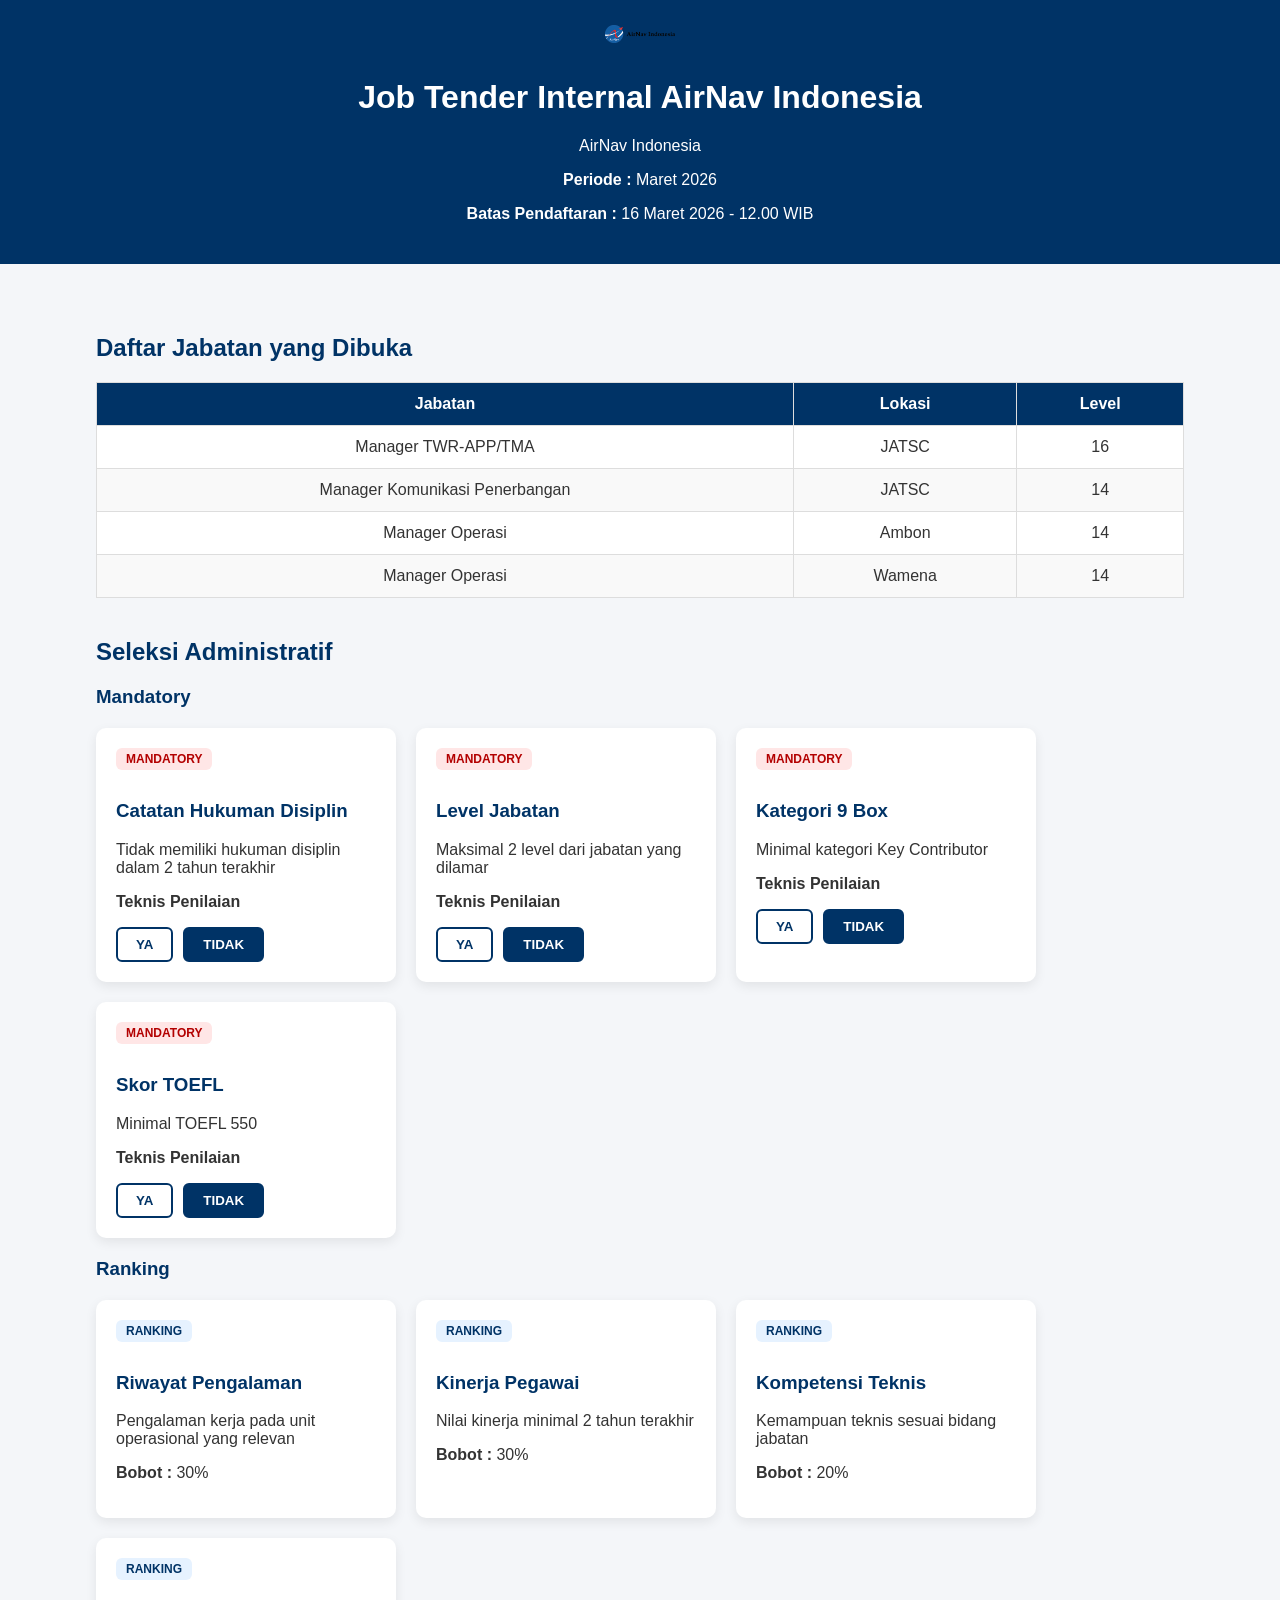
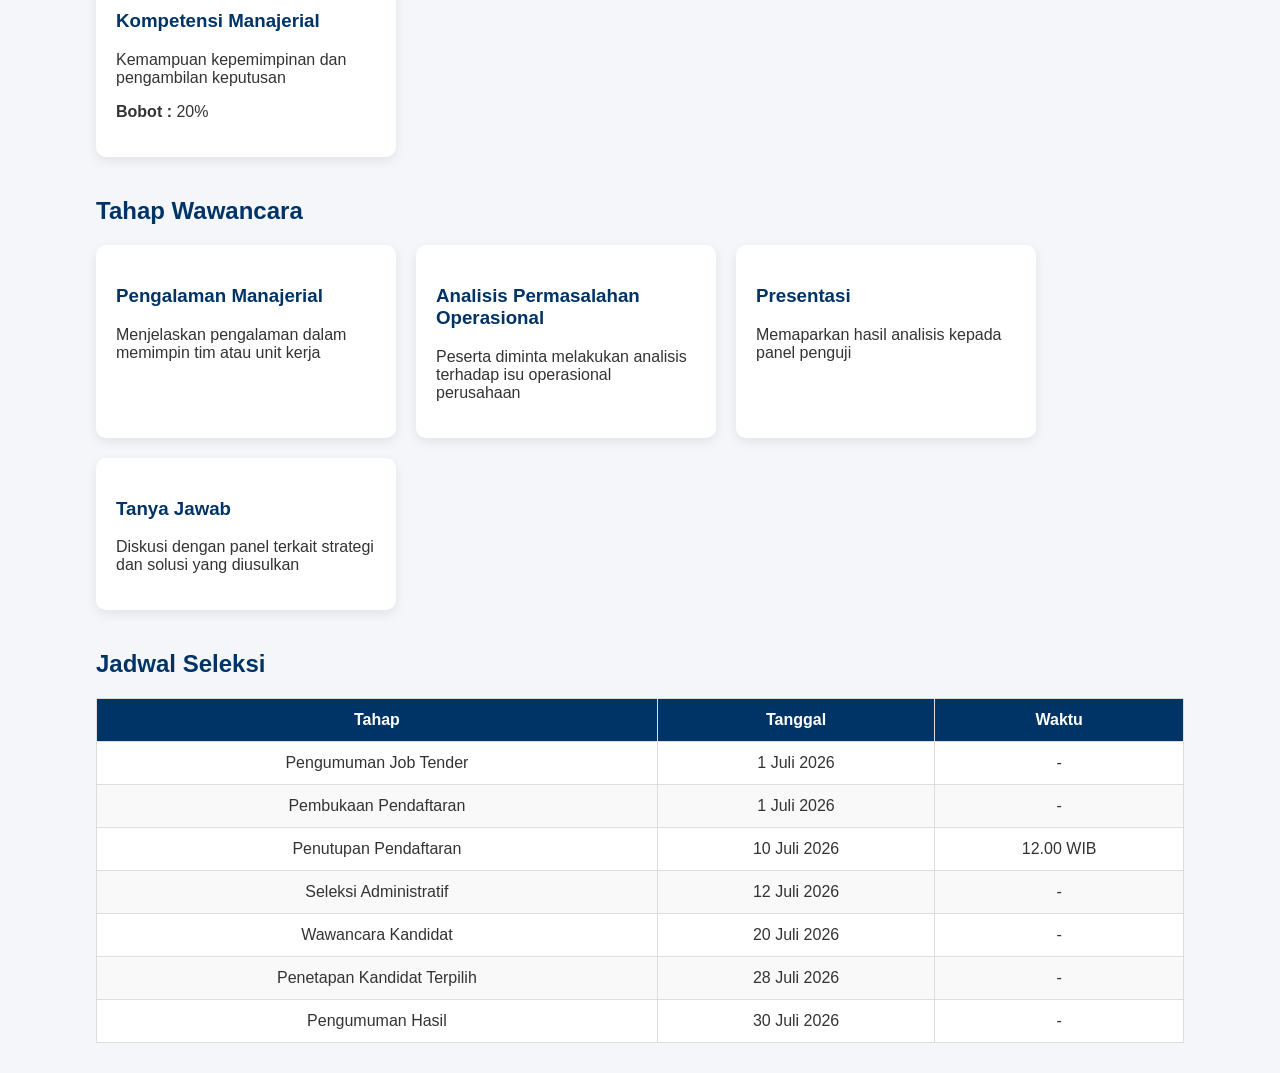
==== tender.html @ 661db47e "testing" ====
<!DOCTYPE html>
<html>

<head>

<title>Spesifikasi Job Tender</title>

<link rel="stylesheet" href="css/style.css">

<meta name="viewport" content="width=device-width, initial-scale=1">

</head>

<body>

<header>

<img src="images/logo.png" class="logo">

<h1 id="judulTender">Job Tender Internal</h1>

<p>AirNav Indonesia</p>

<p><b>Periode :</b> <span id="periodeTender"></span></p>

<p><b>Batas Pendaftaran :</b> <span id="batasTender"></span></p>

</header>

<div class="container">

<h2>Daftar Jabatan yang Dibuka</h2>

<table>

<thead>

<tr>
<th>Jabatan</th>
<th>Lokasi</th>
<th>Level</th>
</tr>

</thead>

<tbody id="jabatanTable"></tbody>

</table>

<h2>Seleksi Administratif</h2>

<h3>Mandatory</h3>

<div id="mandatory" class="card-container"></div>

<h3>Ranking</h3>

<div id="ranking" class="card-container"></div>

<h2>Tahap Wawancara</h2>

<div id="wawancara" class="card-container"></div>

<h2>Jadwal Seleksi</h2>

<table>

<thead>

<tr>
<th>Tahap</th>
<th>Tanggal</th>
<th>Waktu</th>
</tr>

</thead>

<tbody id="jadwalTable"></tbody>

</table>

</div>

<script src="js/script.js"></script>

</body>

</html>
---- css/style.css ----
body{

font-family: Arial, Helvetica, sans-serif;
background:#f4f6f9;
margin:0;
color:#333;

}

header{

background:#003366;
color:white;
padding:25px;
text-align:center;

}

.logo{

width:70px;
margin-bottom:10px;

}

.container{

width:85%;
margin:auto;
padding:30px;

}

h2{

margin-top:40px;
color:#003366;

}

h3{

margin-top:20px;
color:#003366;

}

/* table */

table{

width:100%;
border-collapse:collapse;
margin-top:20px;
background:white;

}

th, td{

border:1px solid #ddd;
padding:12px;
text-align:center;

}

th{

background:#003366;
color:white;

}

tr:nth-child(even){

background:#f9f9f9;

}

/* cards */

.card-container{

display:flex;
flex-wrap:wrap;
gap:20px;
margin-top:20px;

}

.card{

background:white;
padding:20px;
border-radius:10px;
box-shadow:0 4px 12px rgba(0,0,0,0.08);
width:260px;
transition:0.2s;

}

.card:hover{

transform:translateY(-5px);

}

.badge{

display:inline-block;
padding:4px 10px;
border-radius:6px;
font-size:12px;
margin-bottom:10px;
font-weight:bold;

}

.mandatory{

background:#ffe6e6;
color:#b30000;

}

.ranking{

background:#e6f2ff;
color:#003366;

}

/* toggle */

.toggle-group{

display:flex;
gap:10px;
margin-top:10px;

}

.toggle-btn{

padding:8px 18px;
border:2px solid #003366;
border-radius:6px;
cursor:pointer;
background:white;
color:#003366;
font-weight:bold;
transition:0.2s;

}

.toggle-btn:hover{

background:#e6f0ff;

}

.toggle-btn.active{

background:#003366;
color:white;

}

/* mobile */

@media (max-width:768px){

.container{

width:95%;

}

.card{

width:100%;

}

}
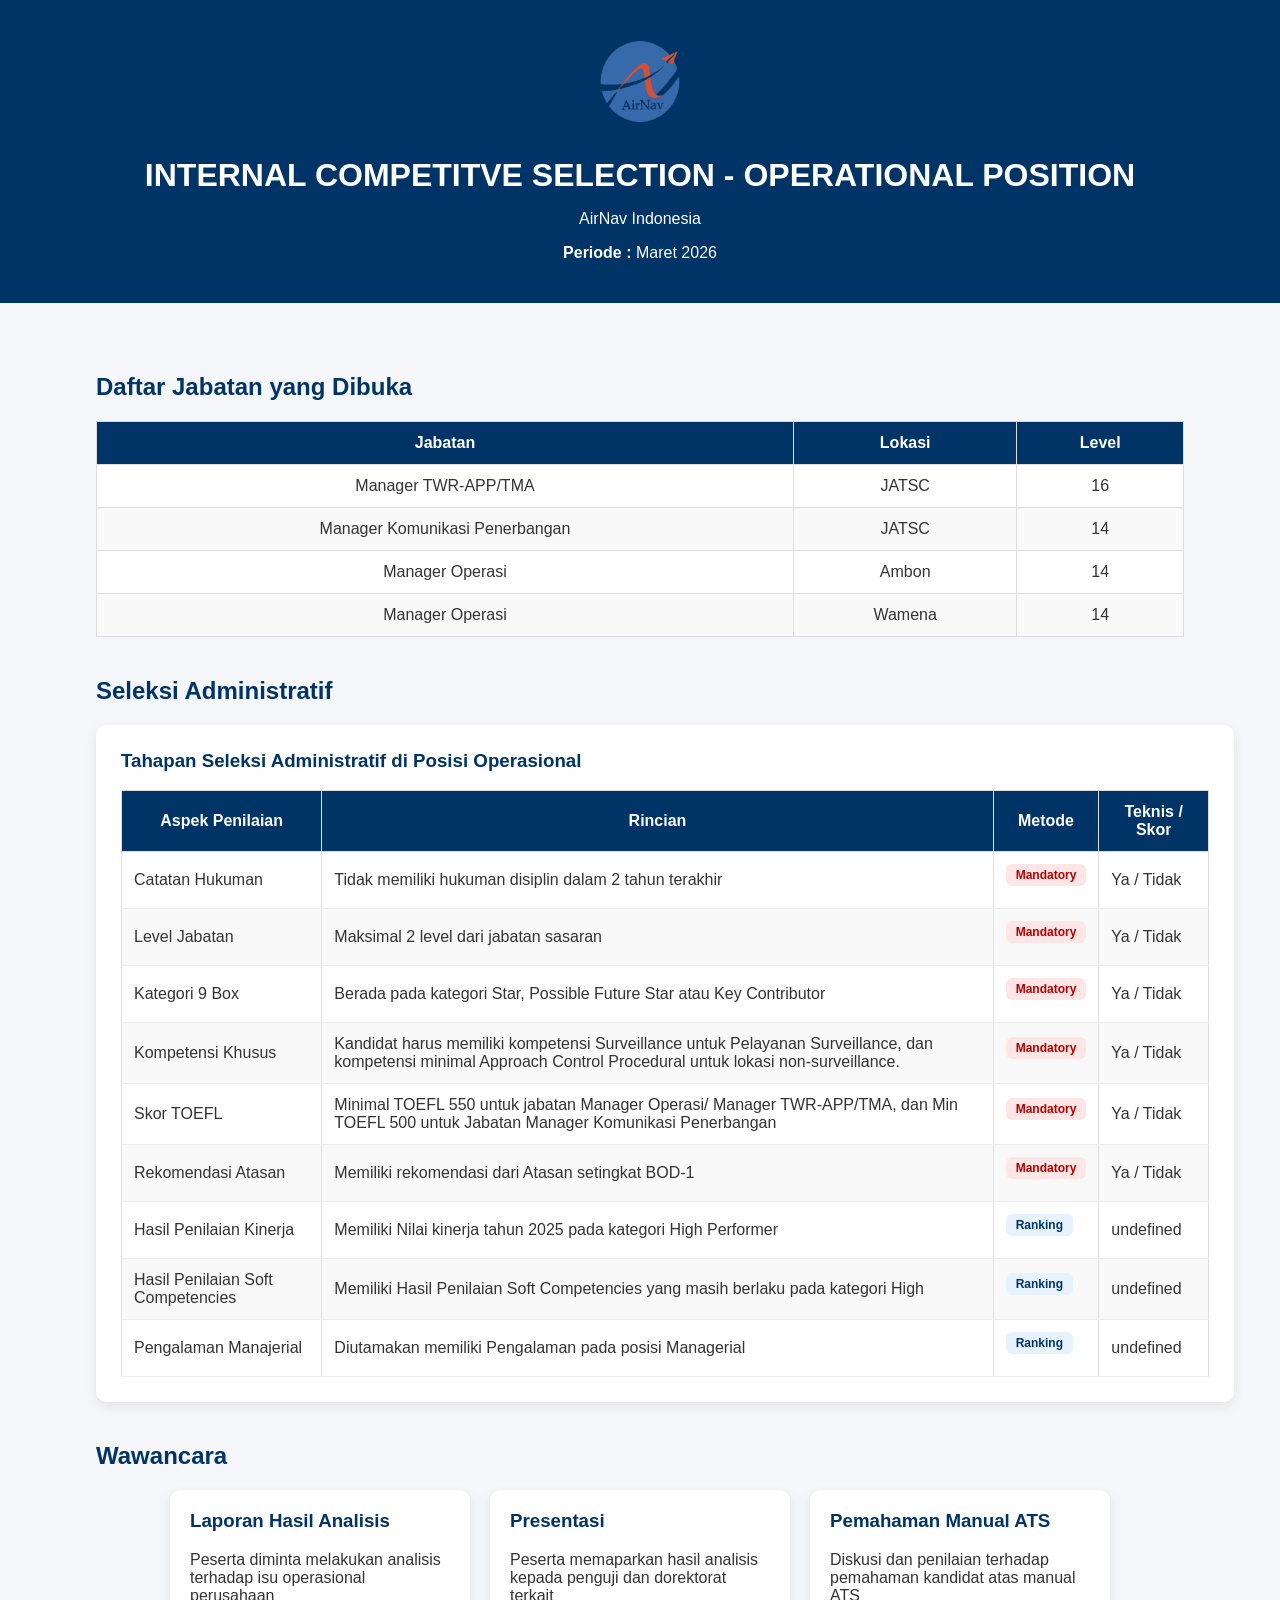
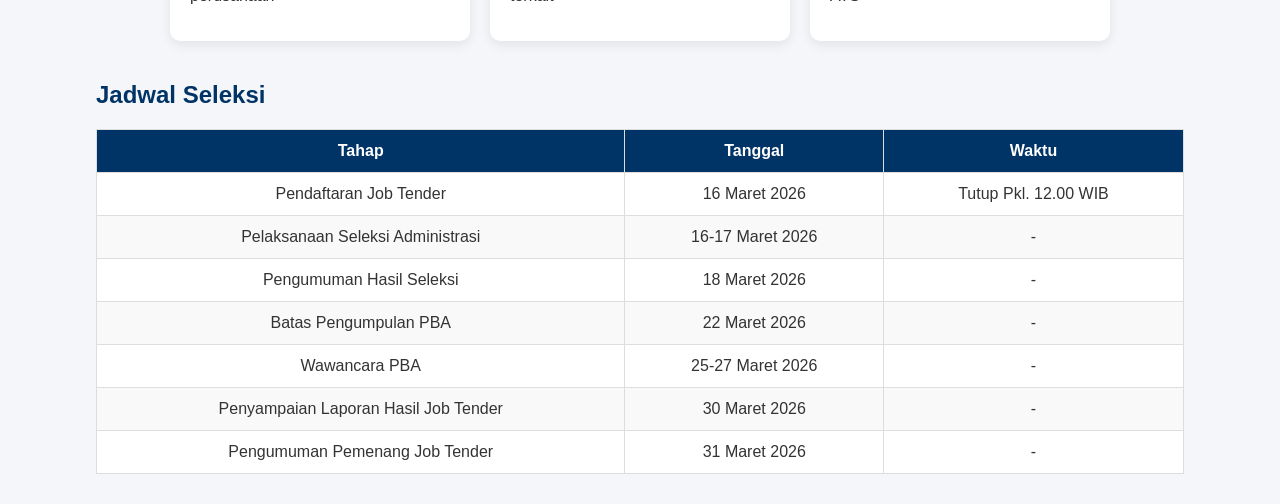
==== commit 78043103: "first commit" ====
--- a/tender.html
+++ b/tender.html
@@ -23,56 +23,83 @@
 
 <p><b>Periode :</b> <span id="periodeTender"></span></p>
 
-<p><b>Batas Pendaftaran :</b> <span id="batasTender"></span></p>
-
 </header>
 
 <div class="container">
+
+<!-- ======================
+JABATAN
+====================== -->
 
 <h2>Daftar Jabatan yang Dibuka</h2>
 
 <table>
 
 <thead>
-
 <tr>
 <th>Jabatan</th>
 <th>Lokasi</th>
 <th>Level</th>
 </tr>
-
 </thead>
 
 <tbody id="jabatanTable"></tbody>
 
 </table>
 
+
+<!-- ======================
+SELEKSI ADMINISTRATIF
+====================== -->
+
 <h2>Seleksi Administratif</h2>
 
-<h3>Mandatory</h3>
+<div class="card admin-card">
 
-<div id="mandatory" class="card-container"></div>
+<h3>Tahapan Seleksi Administratif di Posisi Operasional</h3>
 
-<h3>Ranking</h3>
+<table class="admin-table">
 
-<div id="ranking" class="card-container"></div>
+<thead>
+<tr>
+<th>Aspek Penilaian</th>
+<th>Rincian</th>
+<th>Metode</th>
+<th>Teknis / Skor</th>
+</tr>
+</thead>
 
-<h2>Tahap Wawancara</h2>
+<tbody id="adminTable"></tbody>
+
+</table>
+
+</div>
+
+
+<!-- ======================
+TAHAP WAWANCARA
+====================== -->
+
+<h2>Wawancara</h2>
 
 <div id="wawancara" class="card-container"></div>
+
+
+
+<!-- ======================
+JADWAL
+====================== -->
 
 <h2>Jadwal Seleksi</h2>
 
 <table>
 
 <thead>
-
 <tr>
 <th>Tahap</th>
 <th>Tanggal</th>
 <th>Waktu</th>
 </tr>
-
 </thead>
 
 <tbody id="jadwalTable"></tbody>
@@ -84,5 +111,4 @@
 <script src="js/script.js"></script>
 
 </body>
-
 </html>
--- a/css/style.css
+++ b/css/style.css
@@ -1,3 +1,7 @@
+/* =====================
+GLOBAL
+===================== */
+
 body{
 
 font-family: Arial, Helvetica, sans-serif;
@@ -7,6 +11,10 @@
 
 }
 
+/* =====================
+HEADER
+===================== */
+
 header{
 
 background:#003366;
@@ -18,10 +26,20 @@
 
 .logo{
 
-width:70px;
+width:200px;
 margin-bottom:10px;
 
 }
+
+header h1{
+
+margin:5px 0;
+
+}
+
+/* =====================
+CONTAINER
+===================== */
 
 .container{
 
@@ -45,7 +63,9 @@
 
 }
 
-/* table */
+/* =====================
+TABLE
+===================== */
 
 table{
 
@@ -77,7 +97,9 @@
 
 }
 
-/* cards */
+/* =====================
+CARD CONTAINER
+===================== */
 
 .card-container{
 
@@ -85,8 +107,14 @@
 flex-wrap:wrap;
 gap:20px;
 margin-top:20px;
-
-}
+justify-content:center;
+
+}
+
+
+/* =====================
+CARD
+===================== */
 
 .card{
 
@@ -105,6 +133,61 @@
 
 }
 
+.card h3{
+
+margin-top:0;
+
+}
+
+/* =====================
+ADMINISTRATIF CARD
+===================== */
+
+.admin-card{
+
+width:100%;
+max-width:100%;
+padding:25px;
+
+}
+
+/* tabel administratif */
+
+.admin-table{
+
+width:100%;
+border-collapse:collapse;
+margin-top:15px;
+
+}
+
+.admin-table th{
+
+background:#003366;
+color:white;
+padding:12px;
+text-align:center;
+
+}
+
+.admin-table td{
+
+padding:12px;
+border-bottom:1px solid #eee;
+text-align:left;
+
+}
+
+.admin-table tr:hover{
+
+background:#f4f8ff;
+
+}
+
+/* =====================
+BADGE
+===================== */
+
 .badge{
 
 display:inline-block;
@@ -130,49 +213,16 @@
 
 }
 
-/* toggle */
-
-.toggle-group{
-
-display:flex;
-gap:10px;
-margin-top:10px;
-
-}
-
-.toggle-btn{
-
-padding:8px 18px;
-border:2px solid #003366;
-border-radius:6px;
-cursor:pointer;
-background:white;
-color:#003366;
-font-weight:bold;
-transition:0.2s;
-
-}
-
-.toggle-btn:hover{
-
-background:#e6f0ff;
-
-}
-
-.toggle-btn.active{
-
-background:#003366;
-color:white;
-
-}
-
-/* mobile */
+/* =====================
+RESPONSIVE MOBILE
+===================== */
 
 @media (max-width:768px){
 
 .container{
 
 width:95%;
+padding:20px;
 
 }
 
@@ -182,4 +232,16 @@
 
 }
 
+table{
+
+font-size:14px;
+
+}
+
+header{
+
+padding:20px;
+
+}
+
 }
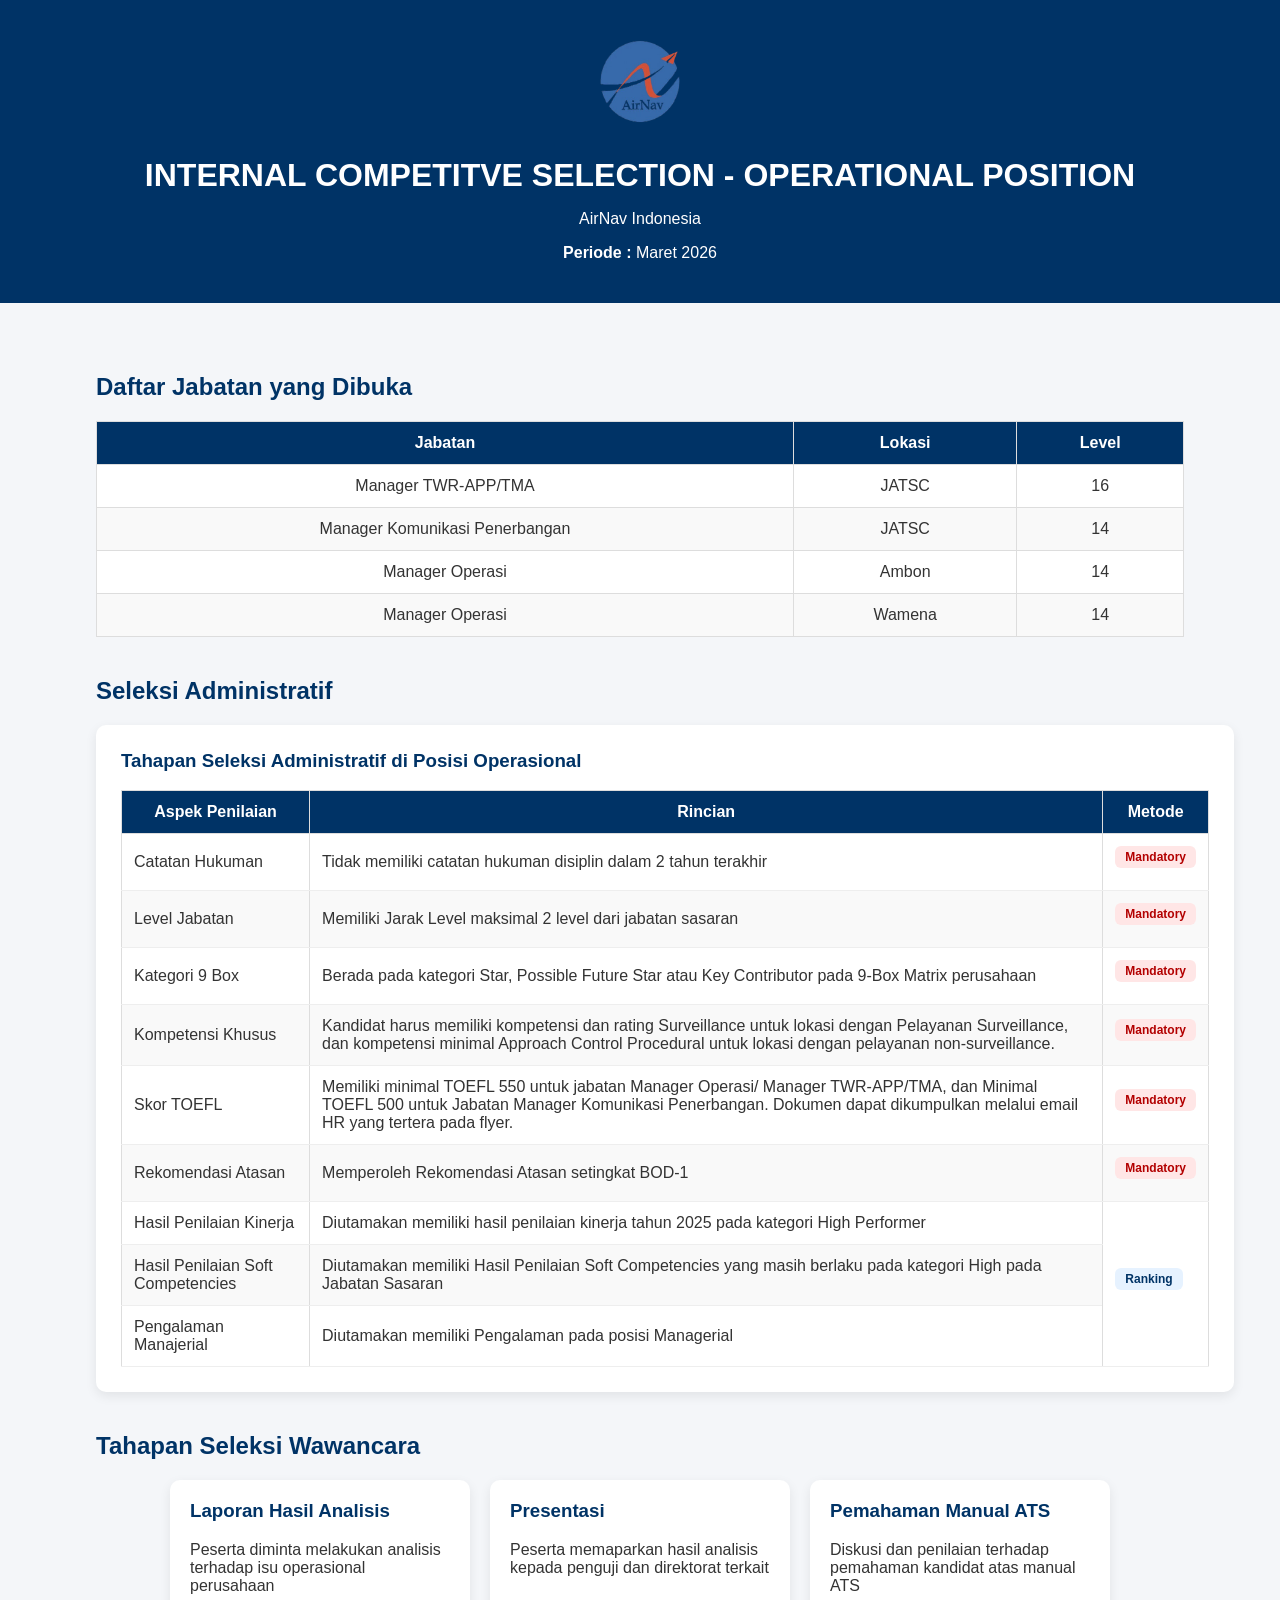
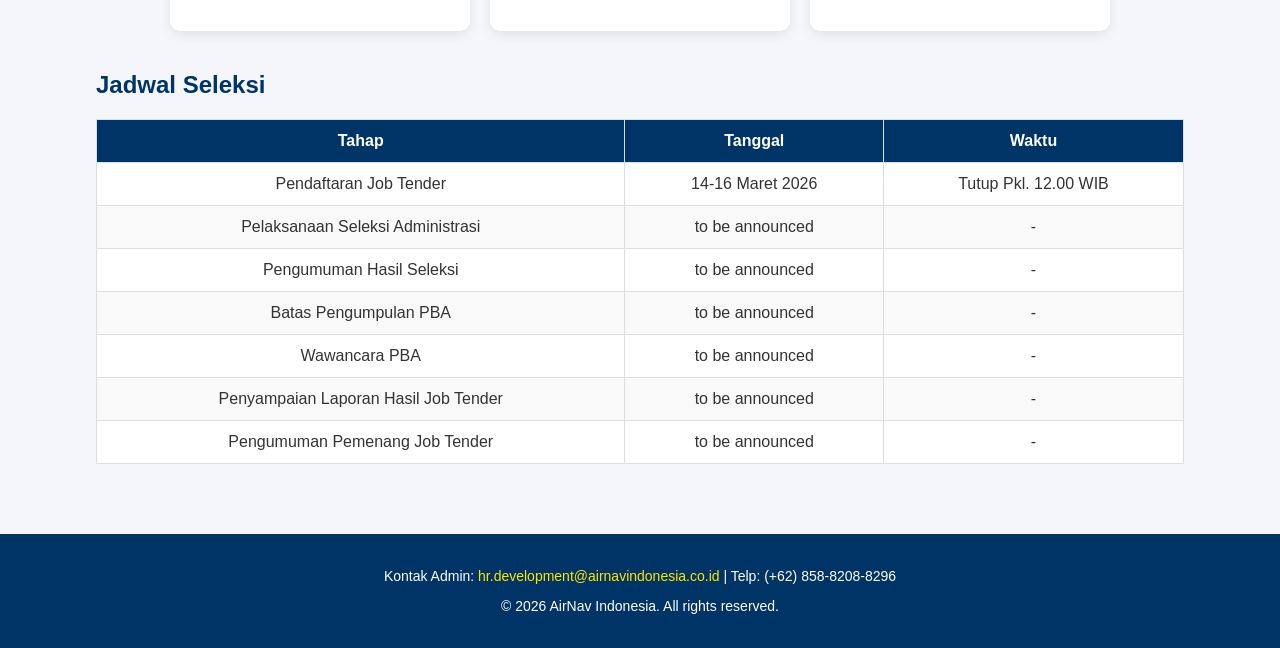
==== commit 9d89d281: "Rename index.html to tender.html" ====
--- a/tender.html
+++ b/tender.html
@@ -65,7 +65,6 @@
 <th>Aspek Penilaian</th>
 <th>Rincian</th>
 <th>Metode</th>
-<th>Teknis / Skor</th>
 </tr>
 </thead>
 
@@ -80,7 +79,7 @@
 TAHAP WAWANCARA
 ====================== -->
 
-<h2>Wawancara</h2>
+<h2>Tahapan Seleksi Wawancara</h2>
 
 <div id="wawancara" class="card-container"></div>
 
@@ -108,7 +107,16 @@
 
 </div>
 
+
+<!-- ======================
+FOOTER
+===================== -->
+<footer>
+    <p>Kontak Admin: <a href="hr.development@airnavindonesia.co.id">hr.development@airnavindonesia.co.id</a> | Telp: (+62) 858-8208-8296</p>
+    <p>© 2026 AirNav Indonesia. All rights reserved.</p>
+</footer>
+
 <script src="js/script.js"></script>
 
 </body>
-</html>+</html>
--- a/css/style.css
+++ b/css/style.css
@@ -229,6 +229,7 @@
 .card{
 
 width:100%;
+max-width: 100%;
 
 }
 
@@ -244,4 +245,33 @@
 
 }
 
-}+}
+
+/* =====================
+FOOTER
+===================== */
+footer {
+    background-color: #003366;
+    color: white;
+    text-align: center;
+    padding: 20px 10px;
+    margin-top: 40px;
+    font-size: 14px;
+}
+
+footer a {
+    color: #ffe600;
+    text-decoration: none;
+}
+
+footer a:hover {
+    text-decoration: underline;
+}
+
+/* Footer responsive */
+@media (max-width: 768px) {
+    footer {
+        font-size: 13px;
+        padding: 15px 10px;
+    }
+}
